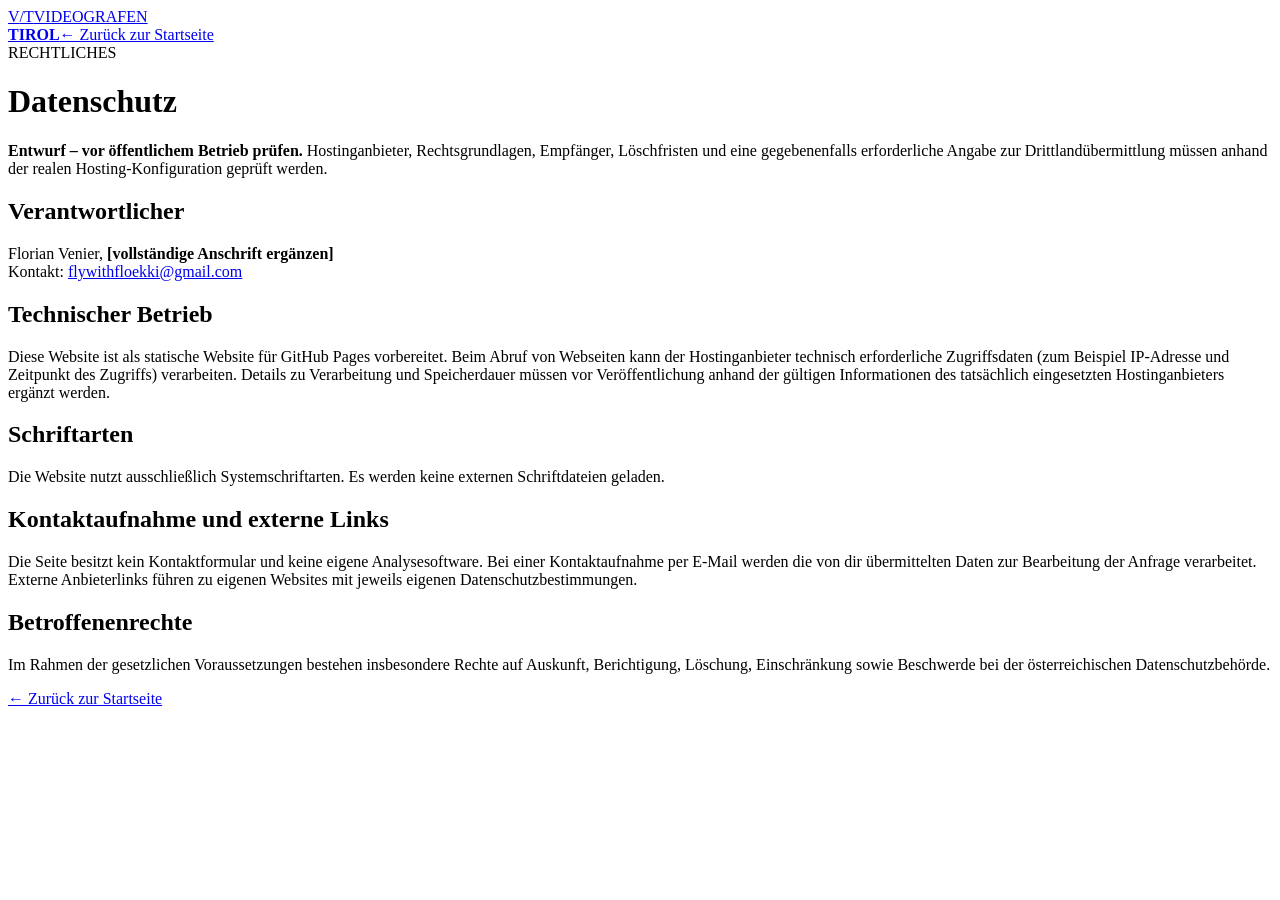
==== datenschutz.html @ 7be07daa "Add datenschutz.html" ====
<!doctype html><html lang="de-AT"><head><meta charset="utf-8"><meta name="viewport" content="width=device-width, initial-scale=1"><meta name="robots" content="noindex"><title>Datenschutz – Videografen Tirol</title><link rel="icon" href="assets/favicon.svg" type="image/svg+xml"><link rel="stylesheet" href="styles.css"></head><body><header class="site-header"><div class="container nav"><a class="brand" href="index.html"><span class="brand-mark">V<span class="brand-slash">/</span>T</span><span>VIDEOGRAFEN<br><b>TIROL</b></span></a><a href="index.html">← Zurück zur Startseite</a></div></header><main class="legal"><div class="container"><span class="kicker">RECHTLICHES</span><h1>Datenschutz</h1><div class="legal-warning"><strong>Entwurf – vor öffentlichem Betrieb prüfen.</strong> Hostinganbieter, Rechtsgrundlagen, Empfänger, Löschfristen und eine gegebenenfalls erforderliche Angabe zur Drittlandübermittlung müssen anhand der realen Hosting-Konfiguration geprüft werden.</div><h2>Verantwortlicher</h2><p>Florian Venier, <strong>[vollständige Anschrift ergänzen]</strong><br>Kontakt: <a href="mailto:flywithfloekki@gmail.com">flywithfloekki@gmail.com</a></p><h2>Technischer Betrieb</h2><p>Diese Website ist als statische Website für GitHub Pages vorbereitet. Beim Abruf von Webseiten kann der Hostinganbieter technisch erforderliche Zugriffsdaten (zum Beispiel IP-Adresse und Zeitpunkt des Zugriffs) verarbeiten. Details zu Verarbeitung und Speicherdauer müssen vor Veröffentlichung anhand der gültigen Informationen des tatsächlich eingesetzten Hostinganbieters ergänzt werden.</p><h2>Schriftarten</h2><p>Die Website nutzt ausschließlich Systemschriftarten. Es werden keine externen Schriftdateien geladen.</p><h2>Kontaktaufnahme und externe Links</h2><p>Die Seite besitzt kein Kontaktformular und keine eigene Analysesoftware. Bei einer Kontaktaufnahme per E-Mail werden die von dir übermittelten Daten zur Bearbeitung der Anfrage verarbeitet. Externe Anbieterlinks führen zu eigenen Websites mit jeweils eigenen Datenschutzbestimmungen.</p><h2>Betroffenenrechte</h2><p>Im Rahmen der gesetzlichen Voraussetzungen bestehen insbesondere Rechte auf Auskunft, Berichtigung, Löschung, Einschränkung sowie Beschwerde bei der österreichischen Datenschutzbehörde.</p><a class="back-link" href="index.html">← Zurück zur Startseite</a></div></main></body></html>
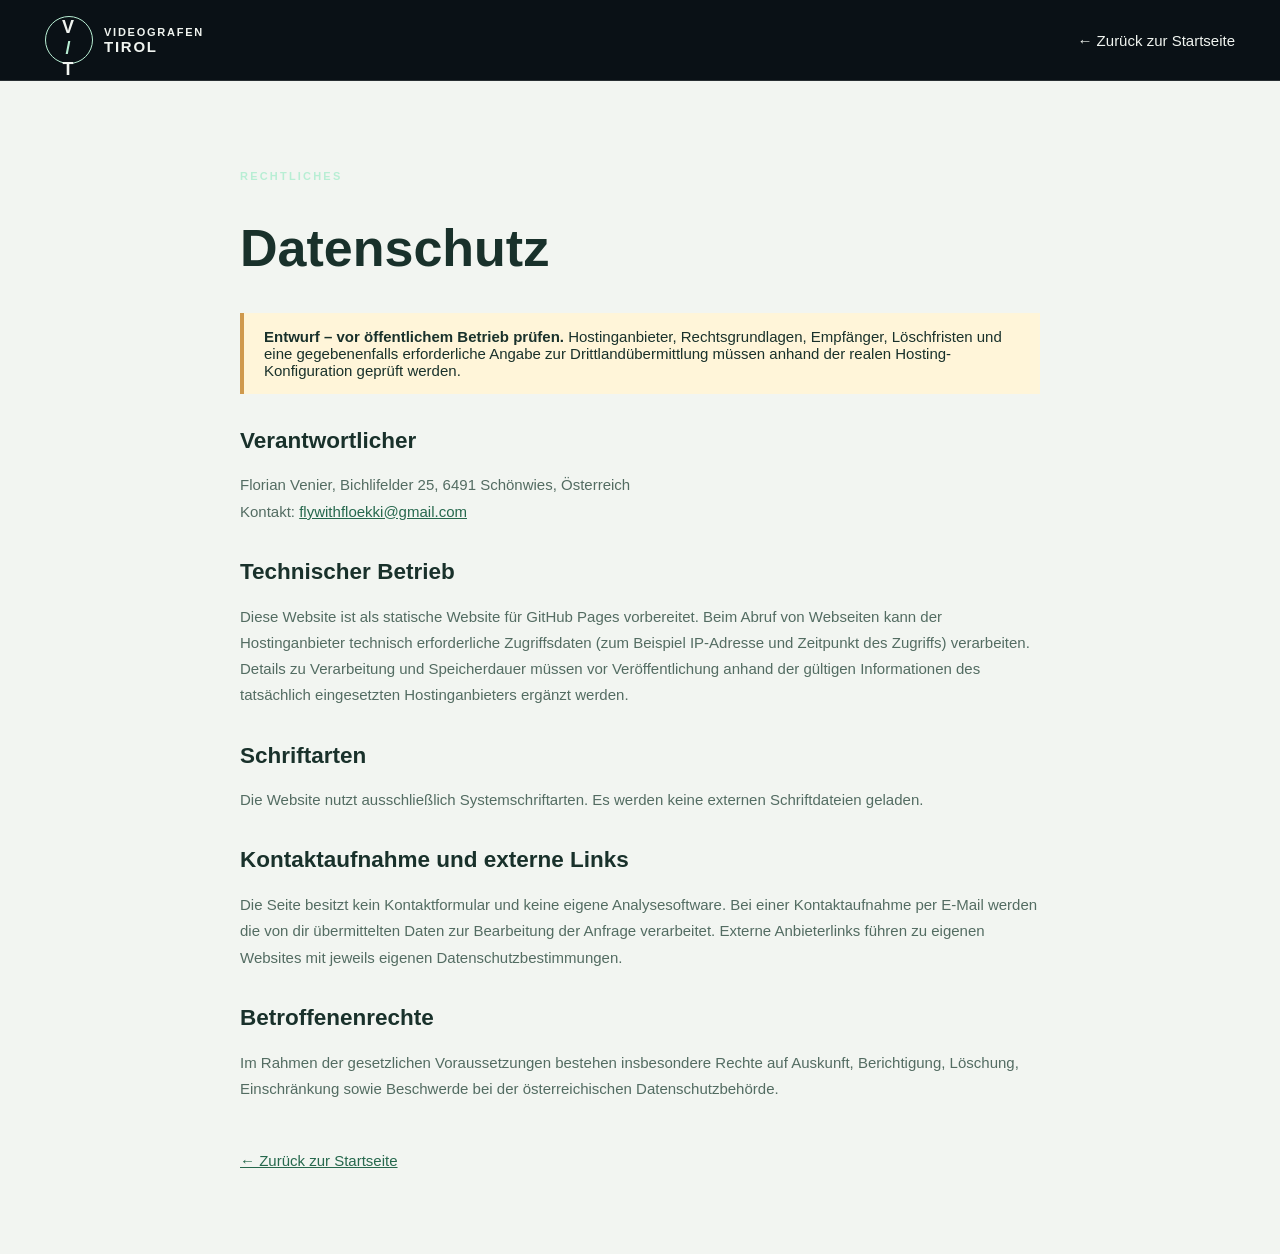
==== commit 9637571a: "Set verified operator address on datenschutz.html" ====
--- a/datenschutz.html
+++ b/datenschutz.html
@@ -1 +1 @@
-<!doctype html><html lang="de-AT"><head><meta charset="utf-8"><meta name="viewport" content="width=device-width, initial-scale=1"><meta name="robots" content="noindex"><title>Datenschutz – Videografen Tirol</title><link rel="icon" href="assets/favicon.svg" type="image/svg+xml"><link rel="stylesheet" href="styles.css"></head><body><header class="site-header"><div class="container nav"><a class="brand" href="index.html"><span class="brand-mark">V<span class="brand-slash">/</span>T</span><span>VIDEOGRAFEN<br><b>TIROL</b></span></a><a href="index.html">← Zurück zur Startseite</a></div></header><main class="legal"><div class="container"><span class="kicker">RECHTLICHES</span><h1>Datenschutz</h1><div class="legal-warning"><strong>Entwurf – vor öffentlichem Betrieb prüfen.</strong> Hostinganbieter, Rechtsgrundlagen, Empfänger, Löschfristen und eine gegebenenfalls erforderliche Angabe zur Drittlandübermittlung müssen anhand der realen Hosting-Konfiguration geprüft werden.</div><h2>Verantwortlicher</h2><p>Florian Venier, <strong>[vollständige Anschrift ergänzen]</strong><br>Kontakt: <a href="mailto:flywithfloekki@gmail.com">flywithfloekki@gmail.com</a></p><h2>Technischer Betrieb</h2><p>Diese Website ist als statische Website für GitHub Pages vorbereitet. Beim Abruf von Webseiten kann der Hostinganbieter technisch erforderliche Zugriffsdaten (zum Beispiel IP-Adresse und Zeitpunkt des Zugriffs) verarbeiten. Details zu Verarbeitung und Speicherdauer müssen vor Veröffentlichung anhand der gültigen Informationen des tatsächlich eingesetzten Hostinganbieters ergänzt werden.</p><h2>Schriftarten</h2><p>Die Website nutzt ausschließlich Systemschriftarten. Es werden keine externen Schriftdateien geladen.</p><h2>Kontaktaufnahme und externe Links</h2><p>Die Seite besitzt kein Kontaktformular und keine eigene Analysesoftware. Bei einer Kontaktaufnahme per E-Mail werden die von dir übermittelten Daten zur Bearbeitung der Anfrage verarbeitet. Externe Anbieterlinks führen zu eigenen Websites mit jeweils eigenen Datenschutzbestimmungen.</p><h2>Betroffenenrechte</h2><p>Im Rahmen der gesetzlichen Voraussetzungen bestehen insbesondere Rechte auf Auskunft, Berichtigung, Löschung, Einschränkung sowie Beschwerde bei der österreichischen Datenschutzbehörde.</p><a class="back-link" href="index.html">← Zurück zur Startseite</a></div></main></body></html>+<!doctype html><html lang="de-AT"><head><meta charset="utf-8"><meta name="viewport" content="width=device-width, initial-scale=1"><meta name="robots" content="noindex"><title>Datenschutz – Videografen Tirol</title><link rel="icon" href="assets/favicon.svg" type="image/svg+xml"><link rel="stylesheet" href="styles.css"></head><body><header class="site-header"><div class="container nav"><a class="brand" href="index.html"><span class="brand-mark">V<span class="brand-slash">/</span>T</span><span>VIDEOGRAFEN<br><b>TIROL</b></span></a><a href="index.html">← Zurück zur Startseite</a></div></header><main class="legal"><div class="container"><span class="kicker">RECHTLICHES</span><h1>Datenschutz</h1><div class="legal-warning"><strong>Entwurf – vor öffentlichem Betrieb prüfen.</strong> Hostinganbieter, Rechtsgrundlagen, Empfänger, Löschfristen und eine gegebenenfalls erforderliche Angabe zur Drittlandübermittlung müssen anhand der realen Hosting-Konfiguration geprüft werden.</div><h2>Verantwortlicher</h2><p>Florian Venier, Bichlifelder 25, 6491 Schönwies, Österreich<br>Kontakt: <a href="mailto:flywithfloekki@gmail.com">flywithfloekki@gmail.com</a></p><h2>Technischer Betrieb</h2><p>Diese Website ist als statische Website für GitHub Pages vorbereitet. Beim Abruf von Webseiten kann der Hostinganbieter technisch erforderliche Zugriffsdaten (zum Beispiel IP-Adresse und Zeitpunkt des Zugriffs) verarbeiten. Details zu Verarbeitung und Speicherdauer müssen vor Veröffentlichung anhand der gültigen Informationen des tatsächlich eingesetzten Hostinganbieters ergänzt werden.</p><h2>Schriftarten</h2><p>Die Website nutzt ausschließlich Systemschriftarten. Es werden keine externen Schriftdateien geladen.</p><h2>Kontaktaufnahme und externe Links</h2><p>Die Seite besitzt kein Kontaktformular und keine eigene Analysesoftware. Bei einer Kontaktaufnahme per E-Mail werden die von dir übermittelten Daten zur Bearbeitung der Anfrage verarbeitet. Externe Anbieterlinks führen zu eigenen Websites mit jeweils eigenen Datenschutzbestimmungen.</p><h2>Betroffenenrechte</h2><p>Im Rahmen der gesetzlichen Voraussetzungen bestehen insbesondere Rechte auf Auskunft, Berichtigung, Löschung, Einschränkung sowie Beschwerde bei der österreichischen Datenschutzbehörde.</p><a class="back-link" href="index.html">← Zurück zur Startseite</a></div></main></body></html>
--- a/styles.css
+++ b/styles.css
@@ -0,0 +1 @@
+:root{--bg:#0b1217;--panel:#142228;--ink:#f0f4f0;--muted:#9aacae;--line:#2c3d42;--accent:#b8eed4;--max:1190px}*{box-sizing:border-box}html{scroll-behavior:smooth;scroll-padding-top:90px}body{margin:0;background:var(--bg);color:var(--ink);font:15px Arial,Helvetica,sans-serif}a{color:inherit;text-decoration:none}button{font:inherit}p{line-height:1.75}.container{width:min(var(--max),calc(100% - 48px));margin:auto}.skip{position:absolute;left:-9999px}.skip:focus{left:12px}.site-header{position:sticky;top:0;z-index:20;background:#0b1217f2;border-bottom:1px solid #ffffff20}.nav{height:80px;display:flex;align-items:center;justify-content:space-between;gap:20px}.brand{display:flex;align-items:center;gap:11px;font-size:11px;letter-spacing:.16em;font-weight:bold}.brand b{font-size:15px}.brand-mark{display:grid;place-items:center;width:48px;height:48px;border:1px solid var(--accent);border-radius:50%;font-size:18px}.brand-slash{color:var(--accent)}.nav-links{display:flex;gap:28px;font-size:13px}.nav-cta{border:1px solid #688779;border-radius:4px;padding:13px 18px;font-size:12px}.menu-toggle,.mobile-menu{display:none}.hero{position:relative;overflow:hidden;background:radial-gradient(ellipse at 70% 35%,#23413f,#101c22 48%,#0b1217 80%);min-height:650px}.hero-grid{position:absolute;inset:0;opacity:.09;background-image:linear-gradient(#fff 1px,transparent 1px),linear-gradient(90deg,#fff 1px,transparent 1px);background-size:90px 90px}.mountain-art{position:absolute;left:15%;right:-10%;bottom:0;height:480px;opacity:.8}.mountain-art svg{width:100%;height:100%}.hero-content{position:relative;padding:115px 0 65px}.eyebrow,.kicker{color:var(--accent);font-size:11px;letter-spacing:.2em;font-weight:bold}.pulse-dot{display:inline-block;background:var(--accent);width:7px;height:7px;border-radius:50%;margin-right:8px}.hero h1{font-size:clamp(46px,6.5vw,90px);line-height:1.06;letter-spacing:-.065em;margin:28px 0 20px}.hero h1 span,.featured h3 span{color:var(--accent)}.hero-content>p{max-width:550px;color:#c6d6d4;font-size:17px}.hero-actions,.feature-actions{display:flex;flex-wrap:wrap;gap:14px;margin-top:30px}.btn{display:inline-flex;align-items:center;gap:20px;padding:16px 22px;border-radius:4px;font-size:12px;font-weight:800}.btn-primary{background:var(--accent);color:#10211f}.btn-ghost{border:1px solid #668078}.hero-foot{display:flex;align-items:center;gap:18px;margin-top:85px;color:#9caeac;font-size:10px;letter-spacing:.14em}.hero-line{width:40px;height:1px;background:var(--accent)}.hero-side{position:absolute;right:24px;top:50%;writing-mode:vertical-rl;color:#a1b5b7;font-size:10px}.section-pad{padding:90px 0}.intro-section,.faq{background:#f3f5f1;color:#192d2e}.section-heading{display:flex;align-items:end;justify-content:space-between;gap:35px;margin-bottom:36px}.section-heading h2,.guide h2,.faq h2{font-size:clamp(33px,4.2vw,56px);letter-spacing:-.055em;line-height:1.15;margin:15px 0}.section-heading h2 em,.guide h2 em,.faq h2 em{color:#60917e;font-style:normal}.section-heading>p{max-width:360px;color:#657976}.intro-section .kicker,.guide .kicker,.faq .kicker{color:#538f7b}.editor-note{display:flex;gap:14px;padding:17px;background:#e6eee8;border:1px solid #ccd9d1;border-radius:6px;margin-bottom:25px}.editor-note p{margin:0;font-size:12px;color:#556765}.note-icon{font-weight:bold}.filter-bar,.tag-set,.mini-tags{display:flex;flex-wrap:wrap;gap:8px;margin:20px 0}.filter{background:transparent;border:1px solid #cbd6ce;color:#37534c;border-radius:3px;padding:10px 14px;font-size:12px;cursor:pointer}.filter.active,.filter:hover{background:#193c35;color:white}.featured{display:grid;grid-template-columns:.93fr 1.07fr;background:#112026;color:#ecf3ef;border-radius:9px;overflow:hidden}.featured[hidden],.provider[hidden],.no-results[hidden]{display:none}.featured-visual{position:relative;background:radial-gradient(ellipse at 48% 36%,#3c665e,#182d32 58%,#0d1c23);padding:25px;display:flex;align-items:center;justify-content:center;min-height:620px}.visual-frame{border:1px solid #91bbaa52;min-height:470px;width:100%;display:grid;place-items:center;position:relative}.camera-icon{width:min(85%,430px);filter:drop-shadow(0 25px 30px #0007)}.frame-top{position:absolute;top:22px;left:24px;font-size:10px;letter-spacing:.14em}.frame-bottom{position:absolute;bottom:22px;left:24px;right:24px;display:flex;justify-content:space-between;align-items:end;font-size:11px}.frame-bottom span:first-child{font-size:29px;font-weight:bold}.visual-caption{position:absolute;bottom:13px;left:25px;font-size:9px;letter-spacing:.15em}.featured-copy{padding:45px 43px}.featured-top{display:flex;justify-content:space-between;gap:10px;flex-wrap:wrap;font-size:10px}.featured-tag{color:var(--accent);font-weight:800;letter-spacing:.14em}.featured h3{font-size:clamp(40px,5vw,65px);letter-spacing:-.06em;margin:25px 0 6px}.featured-lead{font-size:18px;font-weight:bold}.featured-copy>p:not(.featured-lead){font-size:13px;color:#bfd0ca}.tag-set span{font-size:10px;padding:7px 9px;border:1px solid #3e5c5b;border-radius:3px}.feature-stat-grid{display:grid;grid-template-columns:repeat(3,1fr);gap:10px;padding:22px 0;border-top:1px solid #365052;border-bottom:1px solid #365052;margin:20px 0}.feature-stat-grid b{display:block;color:var(--accent);font-size:27px}.feature-stat-grid small{display:block;font-size:10px;color:#a6bfba}.references>span{font-size:10px;color:#9bbab1}.references>div{margin-top:10px;font-size:12px}.text-link{color:var(--accent);font-weight:bold;font-size:12px}.footnote{font-size:10px;color:#91a9a3}.other-heading{display:flex;justify-content:space-between;align-items:baseline;gap:20px;margin:60px 0 20px}.other-heading h3{font-size:28px}.other-heading p{font-size:11px;color:#718b82}.provider-grid{display:grid;grid-template-columns:repeat(3,1fr);gap:18px}.provider{background:white;padding:27px;border-radius:7px;display:flex;flex-direction:column;min-height:330px;border:1px solid #dce3dd}.provider-header{display:flex;align-items:center;justify-content:space-between;font-size:10px;color:#729086}.provider-symbol{width:56px;height:56px;border-radius:50%;background:#e7f1eb;display:grid;place-items:center;font-size:25px;color:#2c5e4a}.provider h4{font-size:25px;letter-spacing:-.04em;margin:22px 0 7px}.provider p{font-size:13px;color:#6c7d79}.mini-tags{margin-top:auto}.mini-tags span{background:#edf3ee;color:#526f61;font-size:10px;padding:6px 9px}.provider>a{border-top:1px solid #ddd;padding-top:15px;font-size:12px;color:#254f40;font-weight:bold}.services{background:#112026}.service-grid{display:grid;grid-template-columns:repeat(4,1fr);gap:1px;background:#334c4d}.service-card{background:#14262b;padding:30px 25px;min-height:260px}.service-num{font-size:10px;color:#87aa9b}.service-icon{display:block;color:var(--accent);font-size:50px;margin:16px 0}.service-card h3{font-size:17px}.service-card p{color:#9aafab;font-size:12px}.guide{background:#e1e9e2;color:#1d3431}.guide-layout,.faq-layout{display:grid;grid-template-columns:1fr 1.2fr;gap:70px}.guide-steps>div{display:flex;gap:25px;padding:20px 0;border-bottom:1px solid #b4c6ba}.guide-steps h3{margin:0}.guide-steps p{font-size:13px;color:#65786d}.faq-list details{border-bottom:1px solid #cbd9d2;padding:18px 0}.faq-list summary{font-weight:bold;cursor:pointer;display:flex;justify-content:space-between}.faq-list p{font-size:13px;color:#667973}.footer{background:#091014}.footer-main{display:grid;grid-template-columns:2fr 1fr 1fr;gap:40px;padding:70px 0}.footer-main p,.footer-bottom{font-size:12px;color:#8ca29d}.footer-main>div:not(:first-child){display:flex;flex-direction:column;gap:15px;font-size:12px}.footer-main>div:not(:first-child)>span{font-weight:bold;color:var(--accent)}.footer-bottom{border-top:1px solid #243637;padding:20px 0;display:flex;justify-content:space-between}.legal{background:#f2f5f1;color:#19312b;min-height:70vh;padding:85px 0}.legal .container{max-width:800px}.legal h1{font-size:52px}.legal h2{margin-top:34px}.legal p{color:#536c62}.legal a{color:#26684d;text-decoration:underline}.legal-warning{background:#fff5d9;border-left:4px solid #cf994d;padding:15px 20px}.legal .back-link{display:inline-block;margin-top:35px}@media(max-width:760px){.container{width:calc(100% - 36px)}.nav{height:70px}.nav-links,.nav-cta{display:none}.menu-toggle{display:block;background:transparent;border:1px solid #6d8d7d;color:white;padding:5px 11px;border-radius:4px}.mobile-menu:not([hidden]){display:flex;flex-direction:column;padding:14px 20px;gap:13px}.hero{min-height:610px}.hero-content{padding:90px 0 35px}.hero h1{font-size:clamp(43px,10vw,68px)}.hero-foot{margin-top:60px}.hero-side{display:none}.mountain-art{left:0;right:-100%;height:400px}.section-pad{padding:65px 0}.section-heading,.other-heading{display:block}.featured{grid-template-columns:1fr}.featured-visual{min-height:320px}.visual-frame{min-height:260px}.featured-copy{padding:30px 24px}.provider-grid,.service-grid,.guide-layout,.faq-layout{grid-template-columns:1fr;gap:15px}.footer-main{grid-template-columns:1fr 1fr}.footer-main>div:first-child{grid-column:1/-1}.footer-bottom{display:block}.hero-content>p{font-size:14px}}
